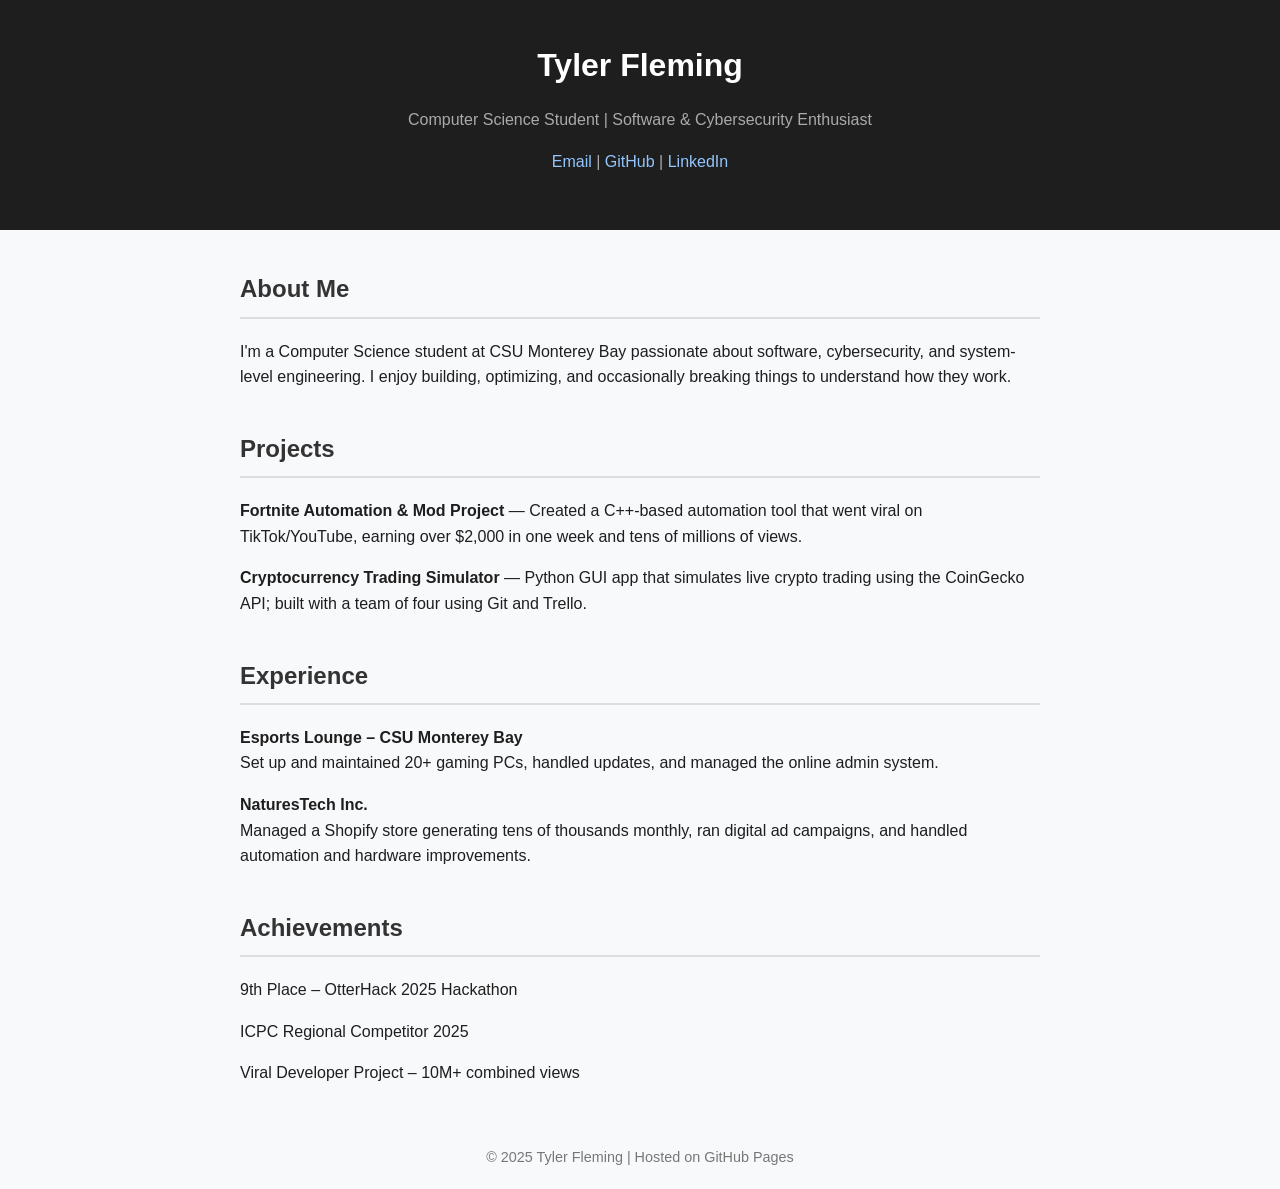
==== index.html @ 6deda48d "Create index.html" ====
<!DOCTYPE html>
<html lang="en">
<head>
  <meta charset="UTF-8" />
  <meta name="viewport" content="width=device-width, initial-scale=1.0" />
  <title>Tyler Fleming | Portfolio</title>
  <style>
    body {
      font-family: 'Inter', sans-serif;
      background: #f8f9fb;
      color: #1e1e1e;
      margin: 0;
      padding: 0;
      line-height: 1.6;
    }
    header {
      background: #1e1e1e;
      color: #fff;
      padding: 40px 20px;
      text-align: center;
    }
    header h1 {
      margin: 0;
      font-size: 2rem;
    }
    header p {
      color: #aaa;
      font-size: 1rem;
    }
    section {
      max-width: 800px;
      margin: 40px auto;
      padding: 0 20px;
    }
    h2 {
      color: #333;
      border-bottom: 2px solid #ddd;
      padding-bottom: 8px;
    }
    ul {
      list-style: none;
      padding-left: 0;
    }
    li {
      margin-bottom: 16px;
    }
    a {
      color: #2563eb;
      text-decoration: none;
    }
    a:hover {
      text-decoration: underline;
    }
    footer {
      text-align: center;
      padding: 20px;
      color: #777;
      font-size: 0.9rem;
    }
  </style>
</head>
<body>
  <header>
    <h1>Tyler Fleming</h1>
    <p>Computer Science Student | Software & Cybersecurity Enthusiast</p>
    <p>
      <a href="mailto:tylerfleming32@gmail.com" style="color:#93c5fd;">Email</a> |
      <a href="https://github.com/1onmyraft" style="color:#93c5fd;">GitHub</a> |
      <a href="https://www.linkedin.com/in/tylerjamesfleming" style="color:#93c5fd;">LinkedIn</a>
    </p>
  </header>

  <section>
    <h2>About Me</h2>
    <p>
      I'm a Computer Science student at CSU Monterey Bay passionate about software,
      cybersecurity, and system-level engineering. I enjoy building, optimizing,
      and occasionally breaking things to understand how they work.
    </p>
  </section>

  <section>
    <h2>Projects</h2>
    <ul>
      <li>
        <strong>Fortnite Automation & Mod Project</strong> — Created a C++-based
        automation tool that went viral on TikTok/YouTube, earning over $2,000 in one week
        and tens of millions of views.
      </li>
      <li>
        <strong>Cryptocurrency Trading Simulator</strong> — Python GUI app that simulates
        live crypto trading using the CoinGecko API; built with a team of four using Git and Trello.
      </li>
    </ul>
  </section>

  <section>
    <h2>Experience</h2>
    <ul>
      <li>
        <strong>Esports Lounge – CSU Monterey Bay</strong><br />
        Set up and maintained 20+ gaming PCs, handled updates, and managed the online admin system.
      </li>
      <li>
        <strong>NaturesTech Inc.</strong><br />
        Managed a Shopify store generating tens of thousands monthly, ran digital ad campaigns,
        and handled automation and hardware improvements.
      </li>
    </ul>
  </section>

  <section>
    <h2>Achievements</h2>
    <ul>
      <li>9th Place – OtterHack 2025 Hackathon</li>
      <li>ICPC Regional Competitor 2025</li>
      <li>Viral Developer Project – 10M+ combined views</li>
    </ul>
  </section>

  <footer>
    © 2025 Tyler Fleming | Hosted on GitHub Pages
  </footer>
</body>
</html>
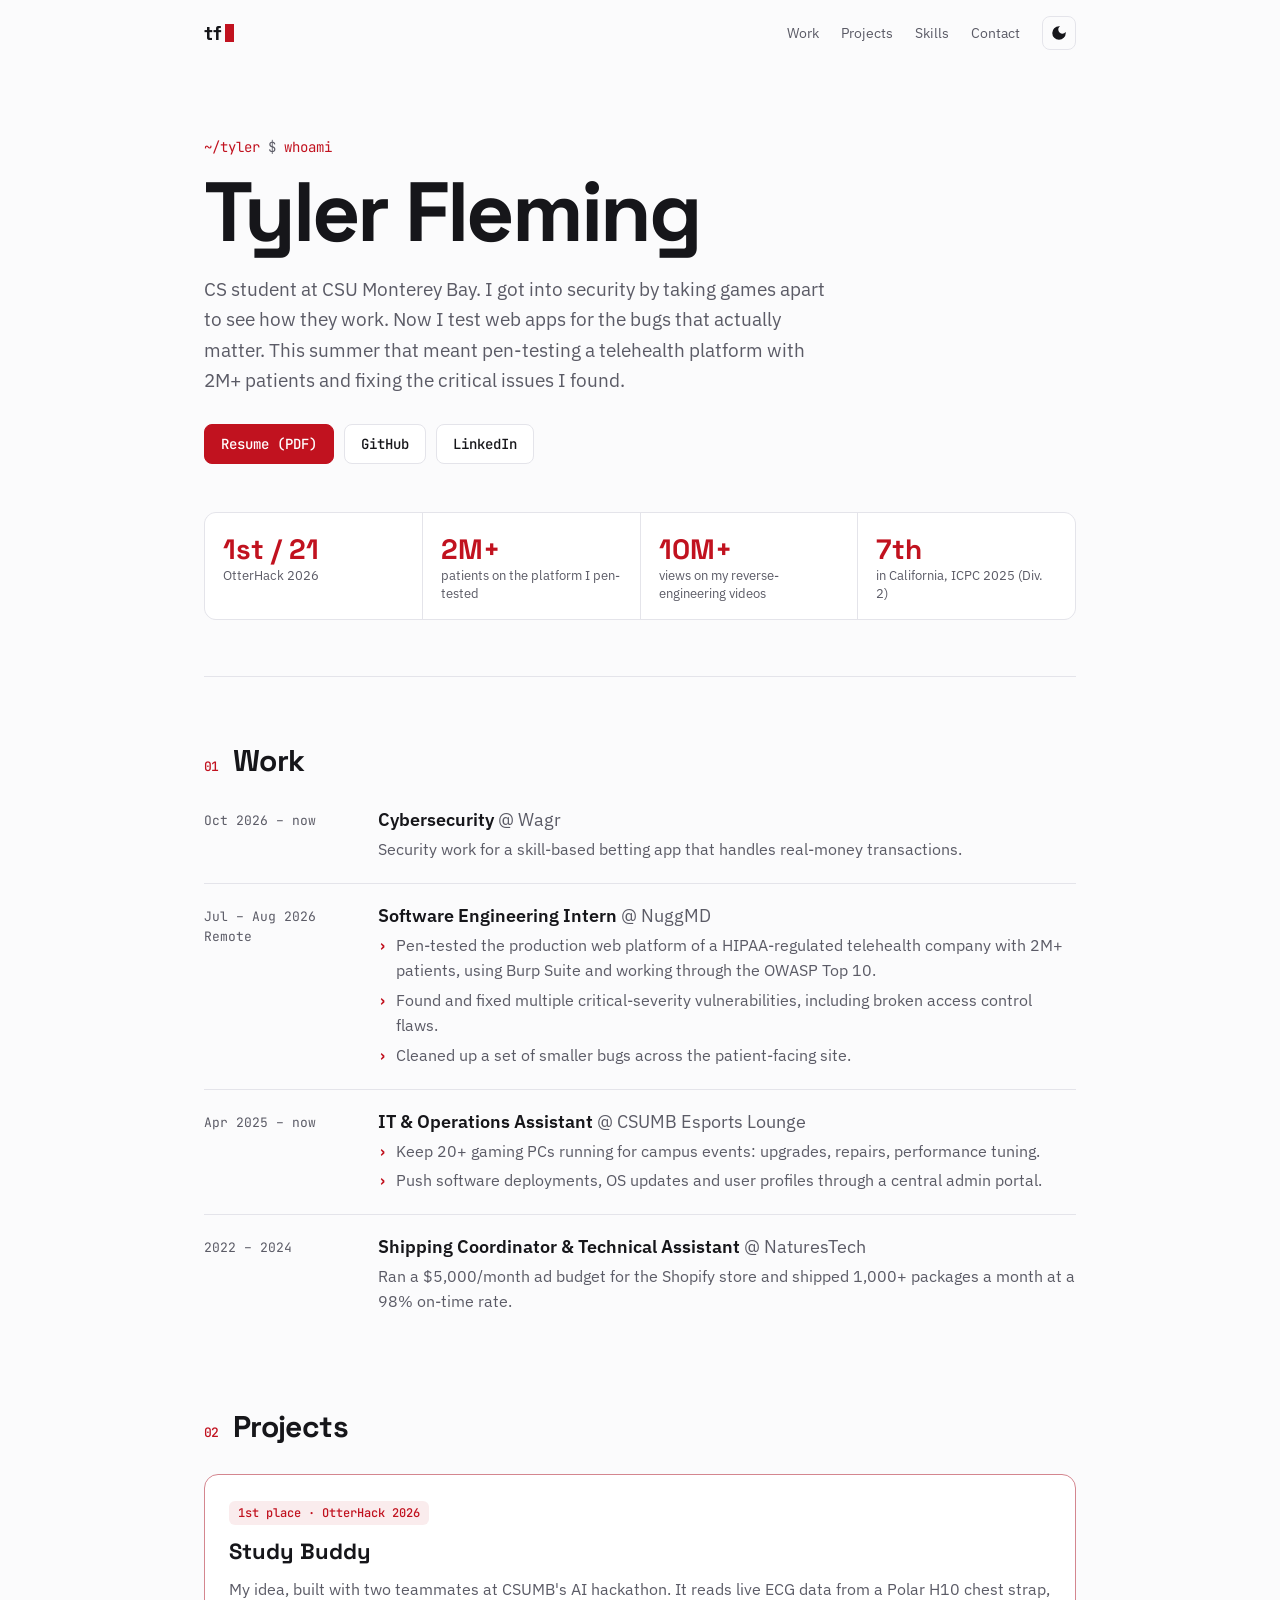
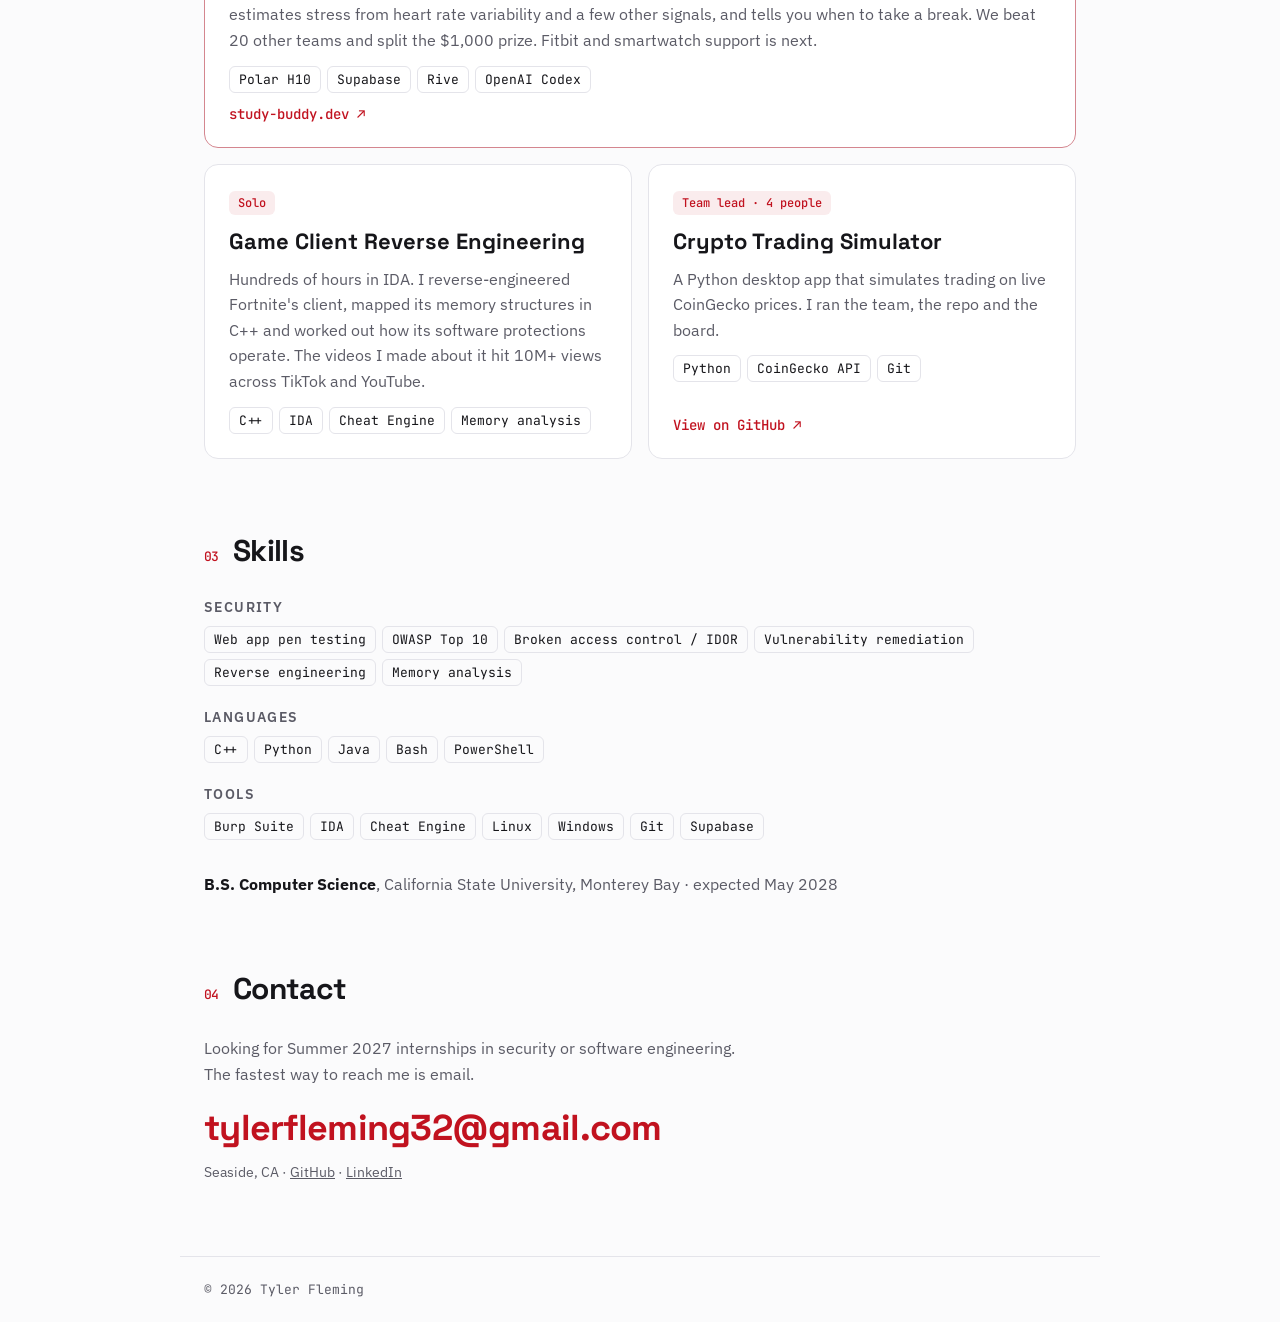
==== commit 9797625a: "Redesign portfolio site Replace the old single-file page with an updated portfolio: NuggMD and Wagr " ====
--- a/index.html
+++ b/index.html
@@ -1,125 +1,183 @@
-<!DOCTYPE html>
+<!doctype html>
 <html lang="en">
 <head>
-  <meta charset="UTF-8" />
-  <meta name="viewport" content="width=device-width, initial-scale=1.0" />
-  <title>Tyler Fleming | Portfolio</title>
-  <style>
-    body {
-      font-family: 'Inter', sans-serif;
-      background: #f8f9fb;
-      color: #1e1e1e;
-      margin: 0;
-      padding: 0;
-      line-height: 1.6;
-    }
-    header {
-      background: #1e1e1e;
-      color: #fff;
-      padding: 40px 20px;
-      text-align: center;
-    }
-    header h1 {
-      margin: 0;
-      font-size: 2rem;
-    }
-    header p {
-      color: #aaa;
-      font-size: 1rem;
-    }
-    section {
-      max-width: 800px;
-      margin: 40px auto;
-      padding: 0 20px;
-    }
-    h2 {
-      color: #333;
-      border-bottom: 2px solid #ddd;
-      padding-bottom: 8px;
-    }
-    ul {
-      list-style: none;
-      padding-left: 0;
-    }
-    li {
-      margin-bottom: 16px;
-    }
-    a {
-      color: #2563eb;
-      text-decoration: none;
-    }
-    a:hover {
-      text-decoration: underline;
-    }
-    footer {
-      text-align: center;
-      padding: 20px;
-      color: #777;
-      font-size: 0.9rem;
-    }
-  </style>
+<meta charset="utf-8">
+<meta name="viewport" content="width=device-width, initial-scale=1">
+<title>Tyler Fleming · Security &amp; Software</title>
+<meta name="description" content="Tyler Fleming, CS student at CSU Monterey Bay working on web app penetration testing, reverse engineering and software.">
+<meta property="og:title" content="Tyler Fleming · Security & Software">
+<meta property="og:description" content="Pen testing, reverse engineering and things I've built.">
+<meta property="og:url" content="https://1onmyraft.github.io/">
+<link rel="icon" href="favicon.svg" type="image/svg+xml">
+<link rel="preconnect" href="https://fonts.googleapis.com">
+<link rel="preconnect" href="https://fonts.gstatic.com" crossorigin>
+<link href="https://fonts.googleapis.com/css2?family=IBM+Plex+Sans:wght@400;500;600&family=JetBrains+Mono:wght@400;500&family=Space+Grotesk:wght@500;700&display=swap" rel="stylesheet">
+<link rel="stylesheet" href="style.css">
+<script>
+  try { var t = localStorage.getItem('theme'); if (t) document.documentElement.dataset.theme = t; } catch (e) {}
+</script>
 </head>
 <body>
-  <header>
-    <h1>Tyler Fleming</h1>
-    <p>Computer Science Student | Software & Cybersecurity Enthusiast</p>
-    <p>
-      <a href="mailto:tylerfleming32@gmail.com" style="color:#93c5fd;">Email</a> |
-      <a href="https://github.com/1onmyraft" style="color:#93c5fd;">GitHub</a> |
-      <a href="https://www.linkedin.com/in/tylerjamesfleming" style="color:#93c5fd;">LinkedIn</a>
-    </p>
-  </header>
 
-  <section>
-    <h2>About Me</h2>
-    <p>
-      I'm a Computer Science student at CSU Monterey Bay passionate about software,
-      cybersecurity, and system-level engineering. I enjoy building, optimizing,
-      and occasionally breaking things to understand how they work.
-    </p>
-  </section>
+<a class="skip" href="#main">Skip to content</a>
 
-  <section>
-    <h2>Projects</h2>
-    <ul>
-      <li>
-        <strong>Fortnite Automation & Mod Project</strong> — Created a C++-based
-        automation tool that went viral on TikTok/YouTube, earning over $2,000 in one week
-        and tens of millions of views.
-      </li>
-      <li>
-        <strong>Cryptocurrency Trading Simulator</strong> — Python GUI app that simulates
-        live crypto trading using the CoinGecko API; built with a team of four using Git and Trello.
-      </li>
-    </ul>
-  </section>
+<nav class="nav">
+  <a class="brand" href="#top">tf<span class="caret" aria-hidden="true"></span></a>
+  <div class="nav-links">
+    <a href="#work">Work</a>
+    <a href="#projects">Projects</a>
+    <a href="#skills">Skills</a>
+    <a href="#contact">Contact</a>
+    <button class="theme" id="theme" type="button" aria-label="Toggle light and dark mode">
+      <svg viewBox="0 0 24 24" width="18" height="18" aria-hidden="true"><path fill="currentColor" d="M12 3a9 9 0 1 0 9 9c0-.46-.04-.92-.1-1.36a5.39 5.39 0 0 1-4.4 2.26 5.4 5.4 0 0 1-3.14-9.8c-.44-.06-.9-.1-1.36-.1z"/></svg>
+    </button>
+  </div>
+</nav>
 
-  <section>
-    <h2>Experience</h2>
-    <ul>
-      <li>
-        <strong>Esports Lounge – CSU Monterey Bay</strong><br />
-        Set up and maintained 20+ gaming PCs, handled updates, and managed the online admin system.
-      </li>
-      <li>
-        <strong>NaturesTech Inc.</strong><br />
-        Managed a Shopify store generating tens of thousands monthly, ran digital ad campaigns,
-        and handled automation and hardware improvements.
-      </li>
-    </ul>
-  </section>
+<main id="main">
 
-  <section>
-    <h2>Achievements</h2>
-    <ul>
-      <li>9th Place – OtterHack 2025 Hackathon</li>
-      <li>ICPC Regional Competitor 2025</li>
-      <li>Viral Developer Project – 10M+ combined views</li>
-    </ul>
-  </section>
+<header class="hero" id="top">
+  <p class="kicker">~/tyler <span class="dim">$</span> whoami</p>
+  <h1>Tyler Fleming</h1>
+  <p class="lede">
+    CS student at CSU Monterey Bay. I got into security by taking games apart to see how they work.
+    Now I test web apps for the bugs that actually matter. This summer that meant pen-testing a telehealth
+    platform with 2M+ patients and fixing the critical issues I found.
+  </p>
+  <div class="cta">
+    <a class="btn primary" href="Tyler_Fleming_Resume.pdf">Resume (PDF)</a>
+    <a class="btn" href="https://github.com/1onmyraft">GitHub</a>
+    <a class="btn" href="https://www.linkedin.com/in/tylerjamesfleming">LinkedIn</a>
+  </div>
+  <ul class="stats" aria-label="Highlights">
+    <li><strong>1st / 21</strong><span>OtterHack 2026</span></li>
+    <li><strong>2M+</strong><span>patients on the platform I pen-tested</span></li>
+    <li><strong>10M+</strong><span>views on my reverse-engineering videos</span></li>
+    <li><strong>7th</strong><span>in California, ICPC 2025 (Div. 2)</span></li>
+  </ul>
+</header>
 
-  <footer>
-    © 2025 Tyler Fleming | Hosted on GitHub Pages
-  </footer>
+<section id="work">
+  <h2><span class="num">01</span>Work</h2>
+
+  <article class="job">
+    <div class="when">Oct 2026 – now</div>
+    <div>
+      <h3>Cybersecurity <span class="at">@ Wagr</span></h3>
+      <p>Security work for a skill-based betting app that handles real-money transactions.</p>
+    </div>
+  </article>
+
+  <article class="job">
+    <div class="when">Jul – Aug 2026<br><span class="dim">Remote</span></div>
+    <div>
+      <h3>Software Engineering Intern <span class="at">@ NuggMD</span></h3>
+      <ul>
+        <li>Pen-tested the production web platform of a HIPAA-regulated telehealth company with 2M+ patients, using Burp Suite and working through the OWASP Top 10.</li>
+        <li>Found and fixed multiple critical-severity vulnerabilities, including broken access control flaws.</li>
+        <li>Cleaned up a set of smaller bugs across the patient-facing site.</li>
+      </ul>
+    </div>
+  </article>
+
+  <article class="job">
+    <div class="when">Apr 2025 – now</div>
+    <div>
+      <h3>IT &amp; Operations Assistant <span class="at">@ CSUMB Esports Lounge</span></h3>
+      <ul>
+        <li>Keep 20+ gaming PCs running for campus events: upgrades, repairs, performance tuning.</li>
+        <li>Push software deployments, OS updates and user profiles through a central admin portal.</li>
+      </ul>
+    </div>
+  </article>
+
+  <article class="job">
+    <div class="when">2022 – 2024</div>
+    <div>
+      <h3>Shipping Coordinator &amp; Technical Assistant <span class="at">@ NaturesTech</span></h3>
+      <p>Ran a $5,000/month ad budget for the Shopify store and shipped 1,000+ packages a month at a 98% on-time rate.</p>
+    </div>
+  </article>
+</section>
+
+<section id="projects">
+  <h2><span class="num">02</span>Projects</h2>
+
+  <div class="cards">
+    <article class="card feature">
+      <div class="card-top">
+        <span class="badge">1st place · OtterHack 2026</span>
+      </div>
+      <h3>Study Buddy</h3>
+      <p>
+        My idea, built with two teammates at CSUMB's AI hackathon. It reads live ECG data from a Polar H10
+        chest strap, estimates stress from heart rate variability and a few other signals, and tells you when
+        to take a break. We beat 20 other teams and split the $1,000 prize. Fitbit and smartwatch support is next.
+      </p>
+      <ul class="tags"><li>Polar H10</li><li>Supabase</li><li>Rive</li><li>OpenAI Codex</li></ul>
+      <a class="link" href="https://study-buddy.dev">study-buddy.dev ↗</a>
+    </article>
+
+    <article class="card">
+      <div class="card-top"><span class="badge">Solo</span></div>
+      <h3>Game Client Reverse Engineering</h3>
+      <p>
+        Hundreds of hours in IDA. I reverse-engineered Fortnite's client, mapped its memory structures in C++
+        and worked out how its software protections operate. The videos I made about it hit 10M+ views across
+        TikTok and YouTube.
+      </p>
+      <ul class="tags"><li>C++</li><li>IDA</li><li>Cheat Engine</li><li>Memory analysis</li></ul>
+    </article>
+
+    <article class="card">
+      <div class="card-top"><span class="badge">Team lead · 4 people</span></div>
+      <h3>Crypto Trading Simulator</h3>
+      <p>
+        A Python desktop app that simulates trading on live CoinGecko prices. I ran the team, the repo and the board.
+      </p>
+      <ul class="tags"><li>Python</li><li>CoinGecko API</li><li>Git</li></ul>
+      <a class="link" href="https://github.com/1onmyraft/trading-sim-group-project">View on GitHub ↗</a>
+    </article>
+  </div>
+</section>
+
+<section id="skills">
+  <h2><span class="num">03</span>Skills</h2>
+  <div class="skills">
+    <div>
+      <h3>Security</h3>
+      <ul class="tags"><li>Web app pen testing</li><li>OWASP Top 10</li><li>Broken access control / IDOR</li><li>Vulnerability remediation</li><li>Reverse engineering</li><li>Memory analysis</li></ul>
+    </div>
+    <div>
+      <h3>Languages</h3>
+      <ul class="tags"><li>C++</li><li>Python</li><li>Java</li><li>Bash</li><li>PowerShell</li></ul>
+    </div>
+    <div>
+      <h3>Tools</h3>
+      <ul class="tags"><li>Burp Suite</li><li>IDA</li><li>Cheat Engine</li><li>Linux</li><li>Windows</li><li>Git</li><li>Supabase</li></ul>
+    </div>
+  </div>
+  <p class="edu"><strong>B.S. Computer Science</strong>, California State University, Monterey Bay · expected May 2028</p>
+</section>
+
+<section id="contact" class="contact">
+  <h2><span class="num">04</span>Contact</h2>
+  <p>Looking for Summer 2027 internships in security or software engineering. The fastest way to reach me is email.</p>
+  <a class="email" href="mailto:tylerfleming32@gmail.com">tylerfleming32@gmail.com</a>
+  <p class="dim small">Seaside, CA · <a href="https://github.com/1onmyraft">GitHub</a> · <a href="https://www.linkedin.com/in/tylerjamesfleming">LinkedIn</a></p>
+</section>
+
+</main>
+
+<footer>© 2026 Tyler Fleming</footer>
+
+<script>
+  document.getElementById('theme').addEventListener('click', function () {
+    var root = document.documentElement;
+    var dark = root.dataset.theme ? root.dataset.theme === 'dark' : matchMedia('(prefers-color-scheme: dark)').matches;
+    root.dataset.theme = dark ? 'light' : 'dark';
+    try { localStorage.setItem('theme', root.dataset.theme); } catch (e) {}
+  });
+</script>
 </body>
 </html>
--- a/style.css
+++ b/style.css
@@ -0,0 +1,169 @@
+:root {
+  --red: #C1121F;
+  --red-soft: rgba(193, 18, 31, 0.08);
+  --bg: #fbfbfc;
+  --surface: #ffffff;
+  --ink: #16161a;
+  --muted: #5b5b66;
+  --line: #e4e4ea;
+  color-scheme: light;
+}
+@media (prefers-color-scheme: dark) {
+  :root:not([data-theme="light"]) {
+    --red: #ff4d5a;
+    --red-soft: rgba(255, 77, 90, 0.1);
+    --bg: #0e0e11;
+    --surface: #16161b;
+    --ink: #ececf1;
+    --muted: #9a9aa6;
+    --line: #26262e;
+    color-scheme: dark;
+  }
+}
+:root[data-theme="dark"] {
+  --red: #ff4d5a;
+  --red-soft: rgba(255, 77, 90, 0.1);
+  --bg: #0e0e11;
+  --surface: #16161b;
+  --ink: #ececf1;
+  --muted: #9a9aa6;
+  --line: #26262e;
+  color-scheme: dark;
+}
+
+* { box-sizing: border-box; margin: 0; padding: 0; }
+html { scroll-behavior: smooth; scroll-padding-top: 72px; }
+body {
+  background: var(--bg); color: var(--ink);
+  font: 16px/1.6 "IBM Plex Sans", system-ui, sans-serif;
+  -webkit-font-smoothing: antialiased;
+}
+a { color: inherit; }
+ul { list-style: none; }
+.dim { color: var(--muted); }
+.small { font-size: 14px; }
+
+.skip { position: absolute; left: -999px; }
+.skip:focus { left: 16px; top: 16px; background: var(--red); color: #fff; padding: 8px 12px; z-index: 10; }
+
+.nav {
+  position: sticky; top: 0; z-index: 5;
+  display: flex; justify-content: space-between; align-items: center;
+  max-width: 920px; margin: 0 auto; padding: 16px 24px;
+  background: color-mix(in srgb, var(--bg) 85%, transparent);
+  backdrop-filter: blur(8px);
+}
+.brand {
+  font: 700 20px "Space Grotesk", sans-serif; text-decoration: none;
+  display: inline-flex; align-items: center; gap: 3px;
+}
+.caret { width: 9px; height: 18px; background: var(--red); animation: blink 1.1s steps(1) infinite; }
+@keyframes blink { 50% { opacity: 0; } }
+@media (prefers-reduced-motion: reduce) { .caret { animation: none; } html { scroll-behavior: auto; } }
+.nav-links { display: flex; align-items: center; gap: 22px; }
+.nav-links a { text-decoration: none; font-size: 14px; color: var(--muted); }
+.nav-links a:hover { color: var(--red); }
+.theme {
+  background: none; border: 1px solid var(--line); color: var(--ink);
+  width: 34px; height: 34px; border-radius: 8px; cursor: pointer;
+  display: grid; place-items: center;
+}
+.theme:hover { border-color: var(--red); color: var(--red); }
+
+main { max-width: 920px; margin: 0 auto; padding: 0 24px; }
+
+.hero { padding: 72px 0 56px; border-bottom: 1px solid var(--line); }
+.kicker { font: 14px "JetBrains Mono", monospace; color: var(--red); }
+h1 {
+  font: 700 clamp(44px, 9vw, 84px)/1 "Space Grotesk", sans-serif;
+  letter-spacing: -0.035em; margin: 14px 0 20px;
+}
+.lede { font-size: 19px; max-width: 640px; color: var(--muted); }
+.cta { display: flex; flex-wrap: wrap; gap: 10px; margin-top: 28px; }
+.btn {
+  text-decoration: none; font: 500 14px "JetBrains Mono", monospace;
+  padding: 10px 16px; border: 1px solid var(--line); border-radius: 8px;
+  background: var(--surface); transition: border-color .15s, color .15s;
+}
+.btn:hover { border-color: var(--red); color: var(--red); }
+.btn.primary { background: var(--red); border-color: var(--red); color: #fff; }
+.btn.primary:hover { color: #fff; filter: brightness(1.1); }
+
+.stats {
+  display: grid; grid-template-columns: repeat(4, 1fr); gap: 1px;
+  margin-top: 48px; background: var(--line); border: 1px solid var(--line); border-radius: 12px; overflow: hidden;
+}
+.stats li { background: var(--surface); padding: 18px 18px 16px; }
+.stats strong { display: block; font: 700 28px "Space Grotesk", sans-serif; color: var(--red); }
+.stats span { font-size: 13px; color: var(--muted); line-height: 1.4; display: block; }
+
+section { padding: 64px 0 8px; }
+h2 {
+  font: 700 30px "Space Grotesk", sans-serif; letter-spacing: -0.02em;
+  display: flex; align-items: baseline; gap: 14px; margin-bottom: 28px;
+}
+.num { font: 500 13px "JetBrains Mono", monospace; color: var(--red); }
+h3 { font: 600 18px "IBM Plex Sans", sans-serif; }
+.at { font-weight: 400; color: var(--muted); }
+
+.job {
+  display: grid; grid-template-columns: 150px 1fr; gap: 24px;
+  padding: 20px 0; border-top: 1px solid var(--line);
+}
+.job:first-of-type { border-top: 0; padding-top: 0; }
+.when { font: 13px/1.6 "JetBrains Mono", monospace; color: var(--muted); padding-top: 3px; }
+.job p, .job ul { margin-top: 6px; color: var(--muted); }
+.job li { padding-left: 18px; position: relative; margin-top: 4px; }
+.job li::before { content: "›"; position: absolute; left: 2px; color: var(--red); font-weight: 600; }
+
+.cards { display: grid; grid-template-columns: 1fr 1fr; gap: 16px; }
+.card {
+  background: var(--surface); border: 1px solid var(--line); border-radius: 14px;
+  padding: 24px; display: flex; flex-direction: column; gap: 12px;
+}
+.card.feature { grid-column: 1 / -1; border-color: color-mix(in srgb, var(--red) 45%, var(--line)); }
+.card h3 { font: 700 22px "Space Grotesk", sans-serif; }
+.card p { color: var(--muted); }
+.badge {
+  display: inline-block; font: 500 12px "JetBrains Mono", monospace; color: var(--red);
+  background: var(--red-soft); padding: 4px 9px; border-radius: 6px;
+}
+.link { margin-top: auto; font: 500 14px "JetBrains Mono", monospace; color: var(--red); text-decoration: none; }
+.link:hover { text-decoration: underline; }
+
+.tags { display: flex; flex-wrap: wrap; gap: 6px; }
+.tags li {
+  font: 13px "JetBrains Mono", monospace; padding: 4px 9px;
+  border: 1px solid var(--line); border-radius: 6px; color: var(--ink);
+}
+
+.skills { display: grid; gap: 22px; }
+.skills h3 { font-size: 14px; text-transform: uppercase; letter-spacing: .1em; color: var(--muted); margin-bottom: 10px; }
+.edu { margin-top: 32px; color: var(--muted); }
+.edu strong { color: var(--ink); }
+
+.contact p { color: var(--muted); max-width: 560px; }
+.email {
+  display: inline-block; margin: 18px 0 10px;
+  font: 700 clamp(22px, 4.5vw, 36px) "Space Grotesk", sans-serif; letter-spacing: -0.02em;
+  color: var(--red); text-decoration: none; word-break: break-all;
+}
+.email:hover { text-decoration: underline; }
+
+footer {
+  max-width: 920px; margin: 64px auto 0; padding: 24px; border-top: 1px solid var(--line);
+  font: 13px "JetBrains Mono", monospace; color: var(--muted);
+}
+
+@media (max-width: 720px) {
+  .nav { padding: 14px 16px; }
+  .nav-links { gap: 14px; }
+  .nav-links a:not(:last-of-type) { display: none; }
+  main { padding: 0 16px; }
+  .hero { padding: 40px 0 40px; }
+  .lede { font-size: 17px; }
+  .stats { grid-template-columns: 1fr 1fr; }
+  .job { grid-template-columns: 1fr; gap: 4px; }
+  .cards { grid-template-columns: 1fr; }
+  footer { padding: 24px 16px; }
+}
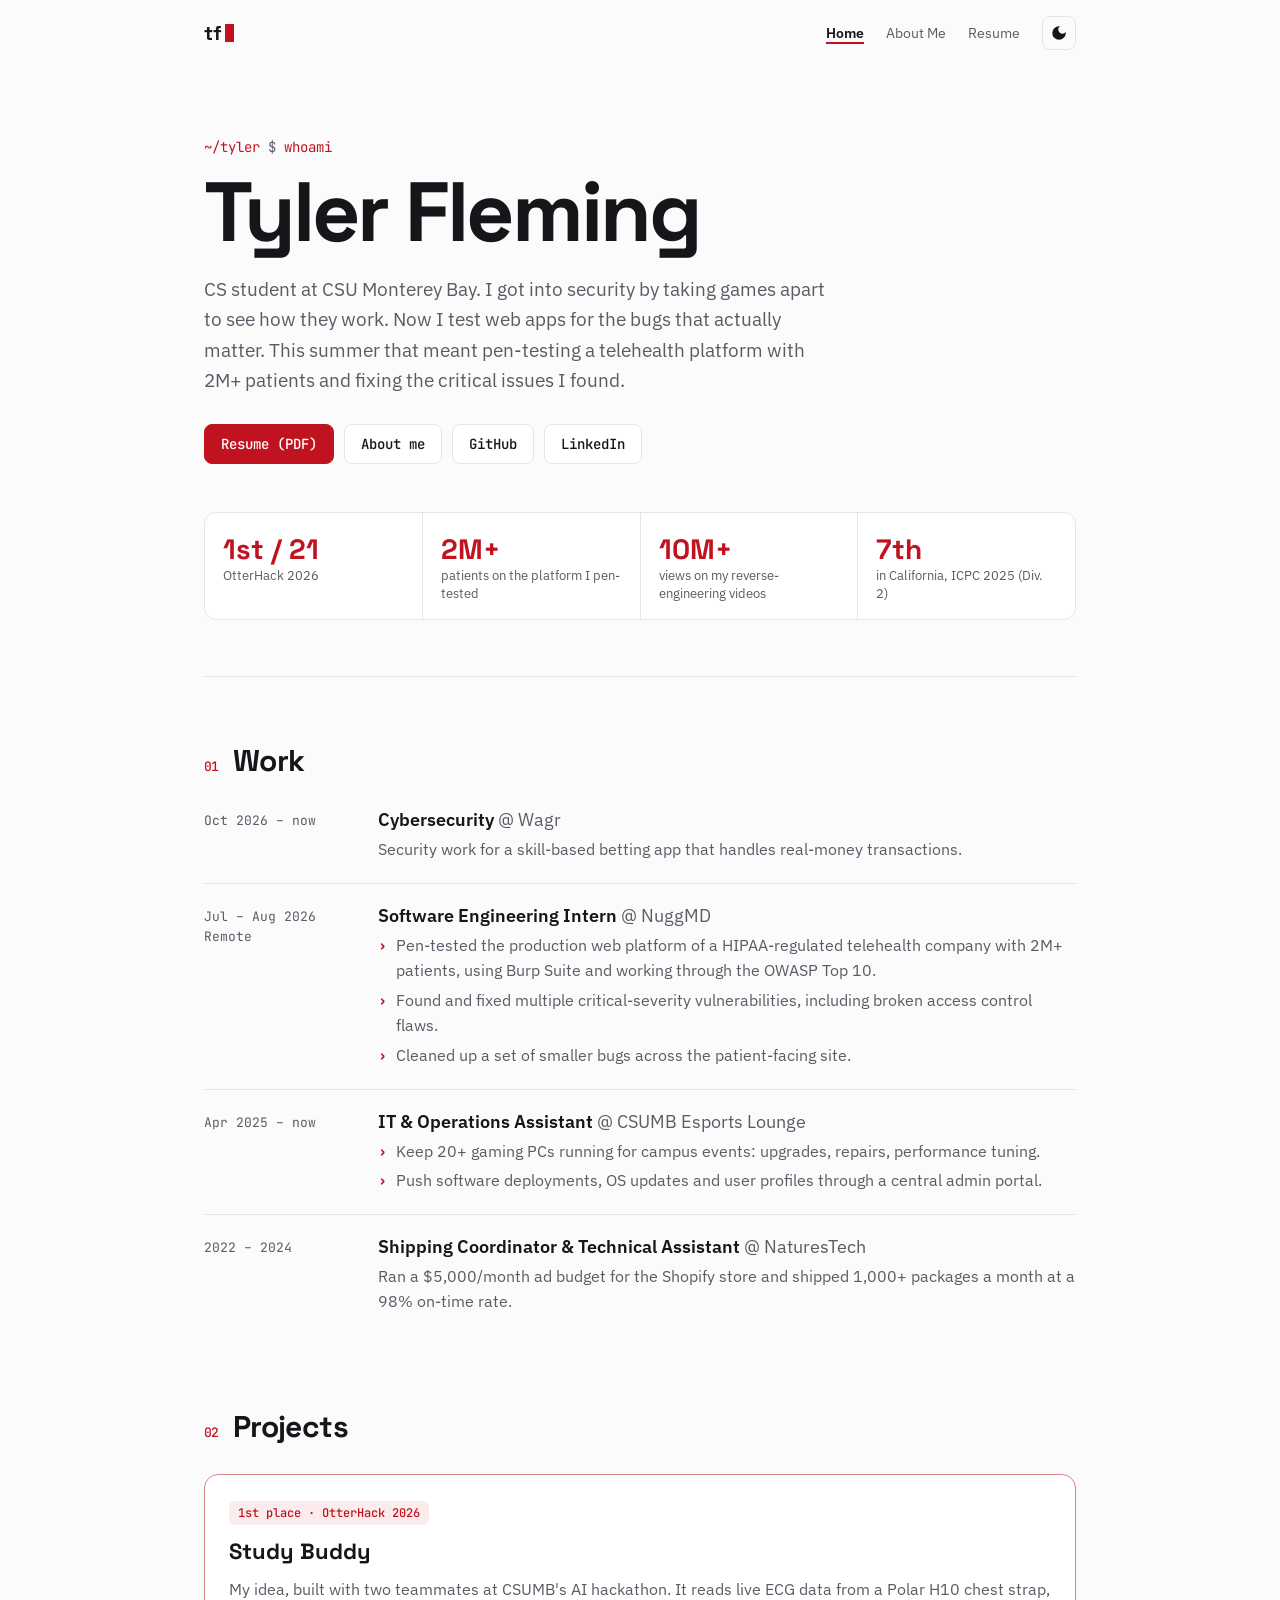
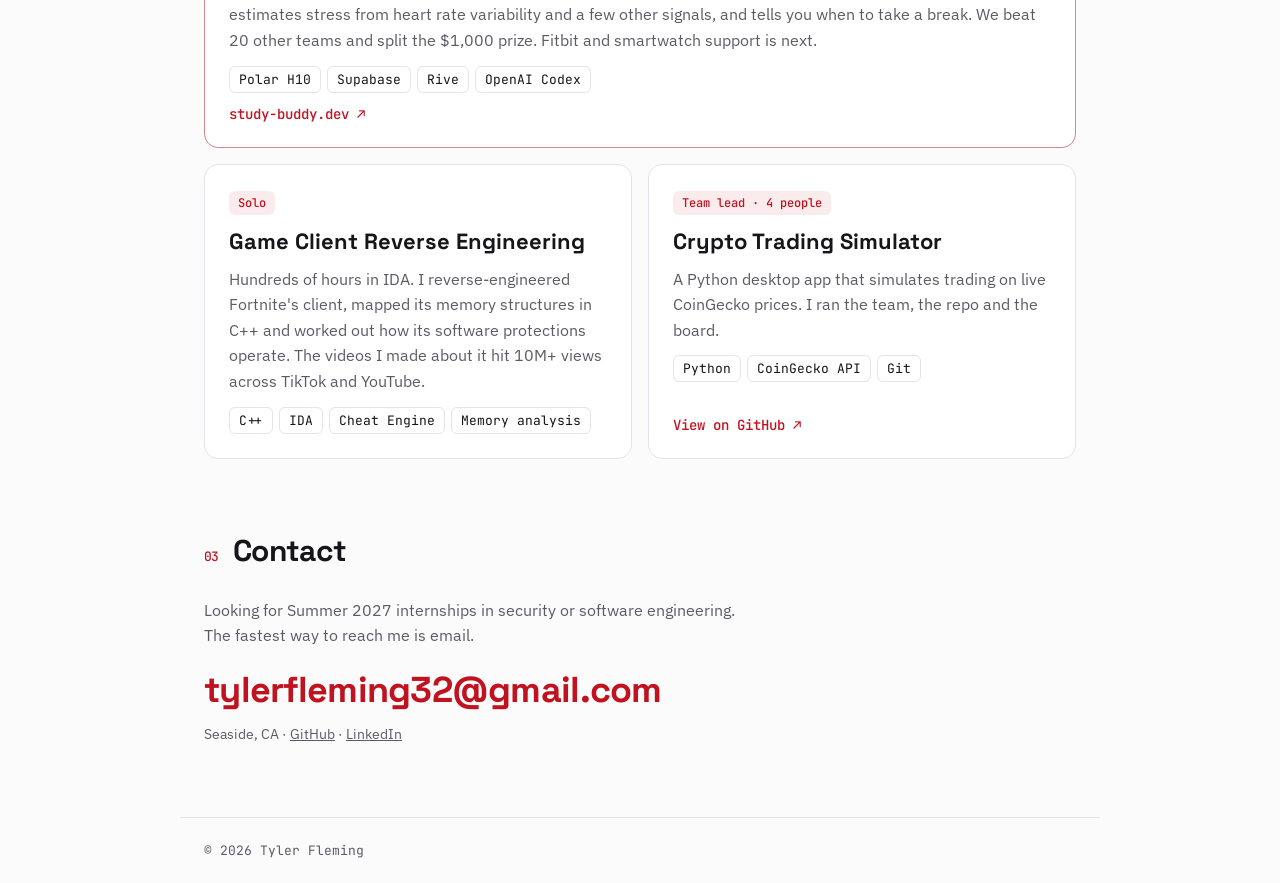
==== commit 619b3384: "Add About Me page and Home/About navigation Split the portfolio into a Home page (intro, work, proje" ====
--- a/index.html
+++ b/index.html
@@ -3,7 +3,7 @@
 <head>
 <meta charset="utf-8">
 <meta name="viewport" content="width=device-width, initial-scale=1">
-<title>Tyler Fleming · Security &amp; Software</title>
+<title>Home · Tyler Fleming</title>
 <meta name="description" content="Tyler Fleming, CS student at CSU Monterey Bay working on web app penetration testing, reverse engineering and software.">
 <meta property="og:title" content="Tyler Fleming · Security & Software">
 <meta property="og:description" content="Pen testing, reverse engineering and things I've built.">
@@ -22,12 +22,11 @@
 <a class="skip" href="#main">Skip to content</a>
 
 <nav class="nav">
-  <a class="brand" href="#top">tf<span class="caret" aria-hidden="true"></span></a>
+  <a class="brand" href="index.html" aria-label="Home">tf<span class="caret" aria-hidden="true"></span></a>
   <div class="nav-links">
-    <a href="#work">Work</a>
-    <a href="#projects">Projects</a>
-    <a href="#skills">Skills</a>
-    <a href="#contact">Contact</a>
+    <a href="index.html" aria-current="page">Home</a>
+    <a href="about.html">About Me</a>
+    <a href="Tyler_Fleming_Resume.pdf">Resume</a>
     <button class="theme" id="theme" type="button" aria-label="Toggle light and dark mode">
       <svg viewBox="0 0 24 24" width="18" height="18" aria-hidden="true"><path fill="currentColor" d="M12 3a9 9 0 1 0 9 9c0-.46-.04-.92-.1-1.36a5.39 5.39 0 0 1-4.4 2.26 5.4 5.4 0 0 1-3.14-9.8c-.44-.06-.9-.1-1.36-.1z"/></svg>
     </button>
@@ -46,6 +45,7 @@
   </p>
   <div class="cta">
     <a class="btn primary" href="Tyler_Fleming_Resume.pdf">Resume (PDF)</a>
+    <a class="btn" href="about.html">About me</a>
     <a class="btn" href="https://github.com/1onmyraft">GitHub</a>
     <a class="btn" href="https://www.linkedin.com/in/tylerjamesfleming">LinkedIn</a>
   </div>
@@ -141,27 +141,8 @@
   </div>
 </section>
 
-<section id="skills">
-  <h2><span class="num">03</span>Skills</h2>
-  <div class="skills">
-    <div>
-      <h3>Security</h3>
-      <ul class="tags"><li>Web app pen testing</li><li>OWASP Top 10</li><li>Broken access control / IDOR</li><li>Vulnerability remediation</li><li>Reverse engineering</li><li>Memory analysis</li></ul>
-    </div>
-    <div>
-      <h3>Languages</h3>
-      <ul class="tags"><li>C++</li><li>Python</li><li>Java</li><li>Bash</li><li>PowerShell</li></ul>
-    </div>
-    <div>
-      <h3>Tools</h3>
-      <ul class="tags"><li>Burp Suite</li><li>IDA</li><li>Cheat Engine</li><li>Linux</li><li>Windows</li><li>Git</li><li>Supabase</li></ul>
-    </div>
-  </div>
-  <p class="edu"><strong>B.S. Computer Science</strong>, California State University, Monterey Bay · expected May 2028</p>
-</section>
-
 <section id="contact" class="contact">
-  <h2><span class="num">04</span>Contact</h2>
+  <h2><span class="num">03</span>Contact</h2>
   <p>Looking for Summer 2027 internships in security or software engineering. The fastest way to reach me is email.</p>
   <a class="email" href="mailto:tylerfleming32@gmail.com">tylerfleming32@gmail.com</a>
   <p class="dim small">Seaside, CA · <a href="https://github.com/1onmyraft">GitHub</a> · <a href="https://www.linkedin.com/in/tylerjamesfleming">LinkedIn</a></p>
@@ -171,13 +152,6 @@
 
 <footer>© 2026 Tyler Fleming</footer>
 
-<script>
-  document.getElementById('theme').addEventListener('click', function () {
-    var root = document.documentElement;
-    var dark = root.dataset.theme ? root.dataset.theme === 'dark' : matchMedia('(prefers-color-scheme: dark)').matches;
-    root.dataset.theme = dark ? 'light' : 'dark';
-    try { localStorage.setItem('theme', root.dataset.theme); } catch (e) {}
-  });
-</script>
+<script src="script.js"></script>
 </body>
 </html>
--- a/style.css
+++ b/style.css
@@ -63,6 +63,7 @@
 .nav-links { display: flex; align-items: center; gap: 22px; }
 .nav-links a { text-decoration: none; font-size: 14px; color: var(--muted); }
 .nav-links a:hover { color: var(--red); }
+.nav-links a[aria-current="page"] { color: var(--ink); font-weight: 600; box-shadow: inset 0 -2px 0 var(--red); }
 .theme {
   background: none; border: 1px solid var(--line); color: var(--ink);
   width: 34px; height: 34px; border-radius: 8px; cursor: pointer;
@@ -155,10 +156,23 @@
   font: 13px "JetBrains Mono", monospace; color: var(--muted);
 }
 
+/* About page */
+.page-hero { padding-bottom: 40px; }
+.prose p { color: var(--muted); max-width: 680px; margin-bottom: 16px; font-size: 17px; }
+.prose a { color: var(--red); }
+.facts { display: grid; gap: 1px; background: var(--line); border: 1px solid var(--line); border-radius: 12px; overflow: hidden; }
+.facts div { display: grid; grid-template-columns: 150px 1fr; gap: 16px; background: var(--surface); padding: 14px 18px; }
+.facts dt { font: 13px/1.7 "JetBrains Mono", monospace; color: var(--red); }
+.facts dd { color: var(--ink); }
+.honors-list { display: grid; gap: 12px; }
+.honors-list li { border-left: 3px solid var(--red); padding: 2px 0 2px 16px; }
+.honors-list strong { display: block; font: 700 18px "Space Grotesk", sans-serif; }
+.honors-list span { color: var(--muted); font-size: 15px; }
+
 @media (max-width: 720px) {
+  .facts div { grid-template-columns: 1fr; gap: 2px; }
   .nav { padding: 14px 16px; }
   .nav-links { gap: 14px; }
-  .nav-links a:not(:last-of-type) { display: none; }
   main { padding: 0 16px; }
   .hero { padding: 40px 0 40px; }
   .lede { font-size: 17px; }
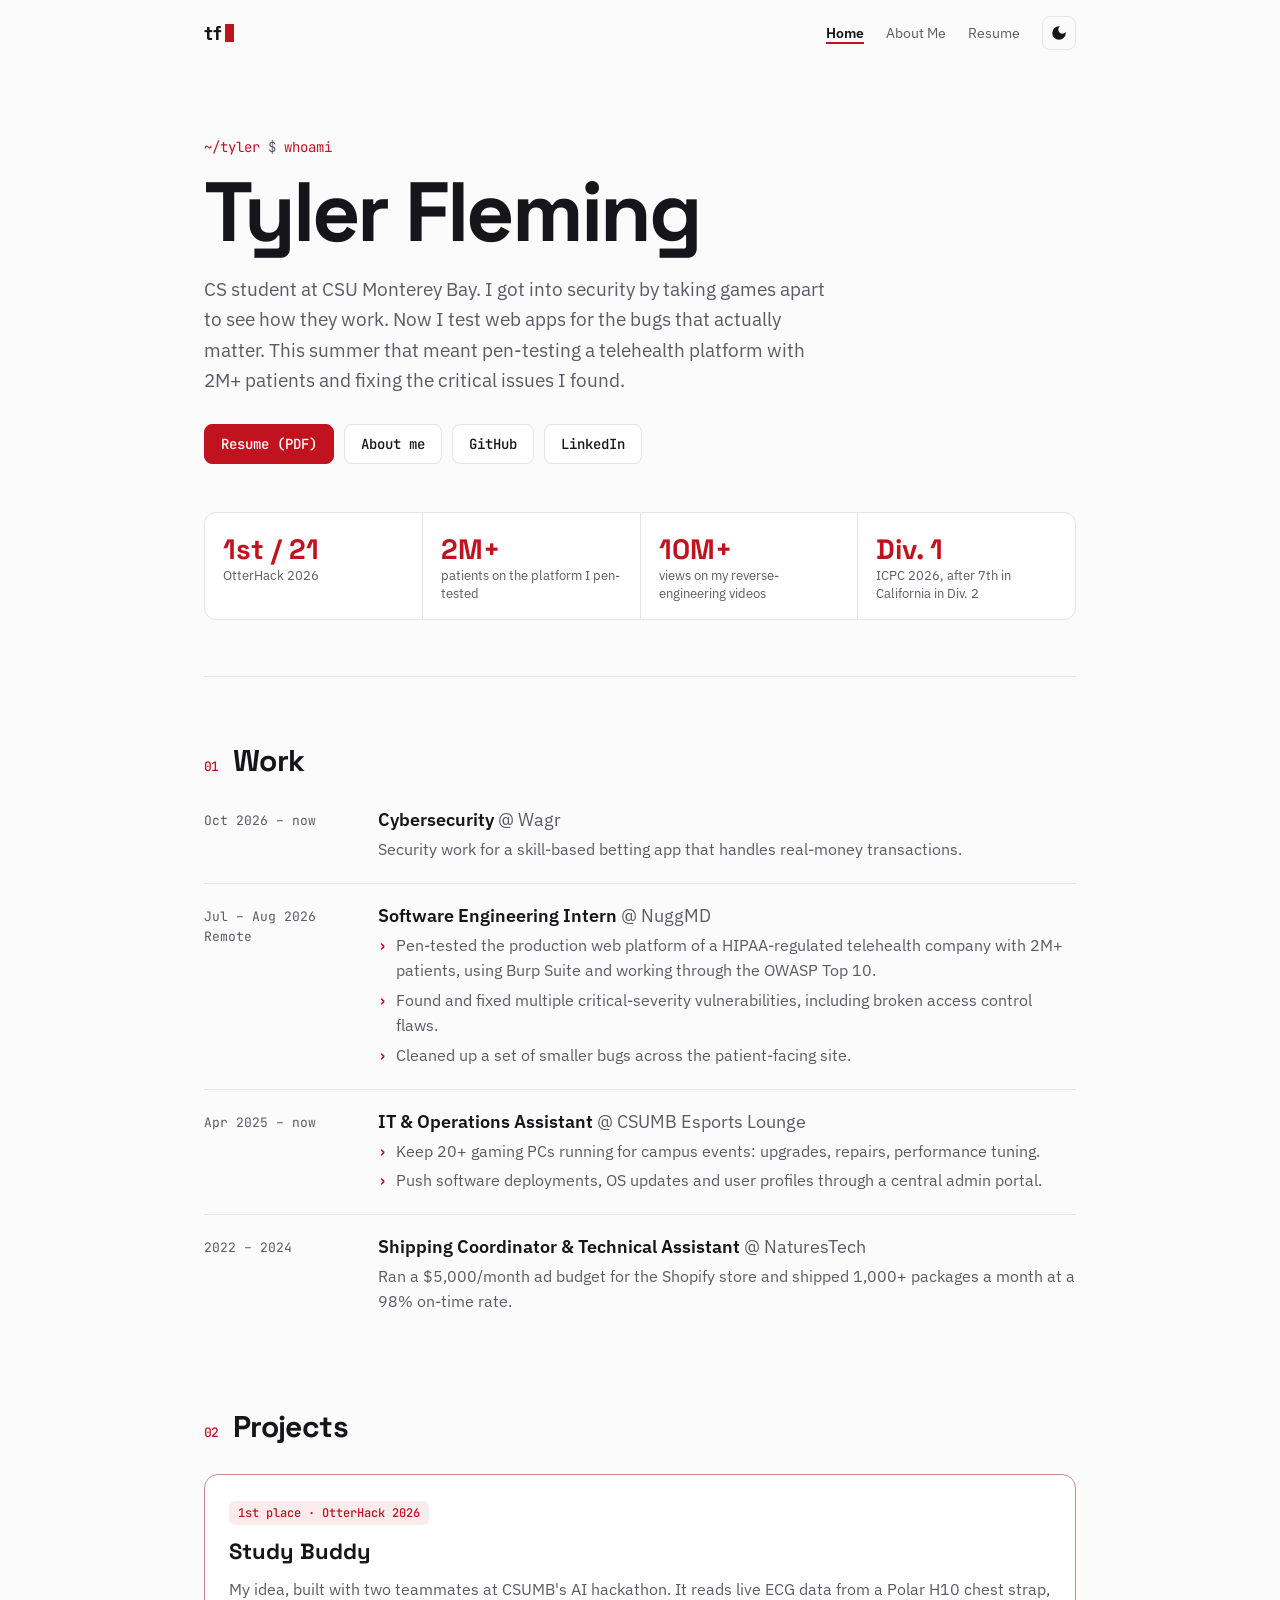
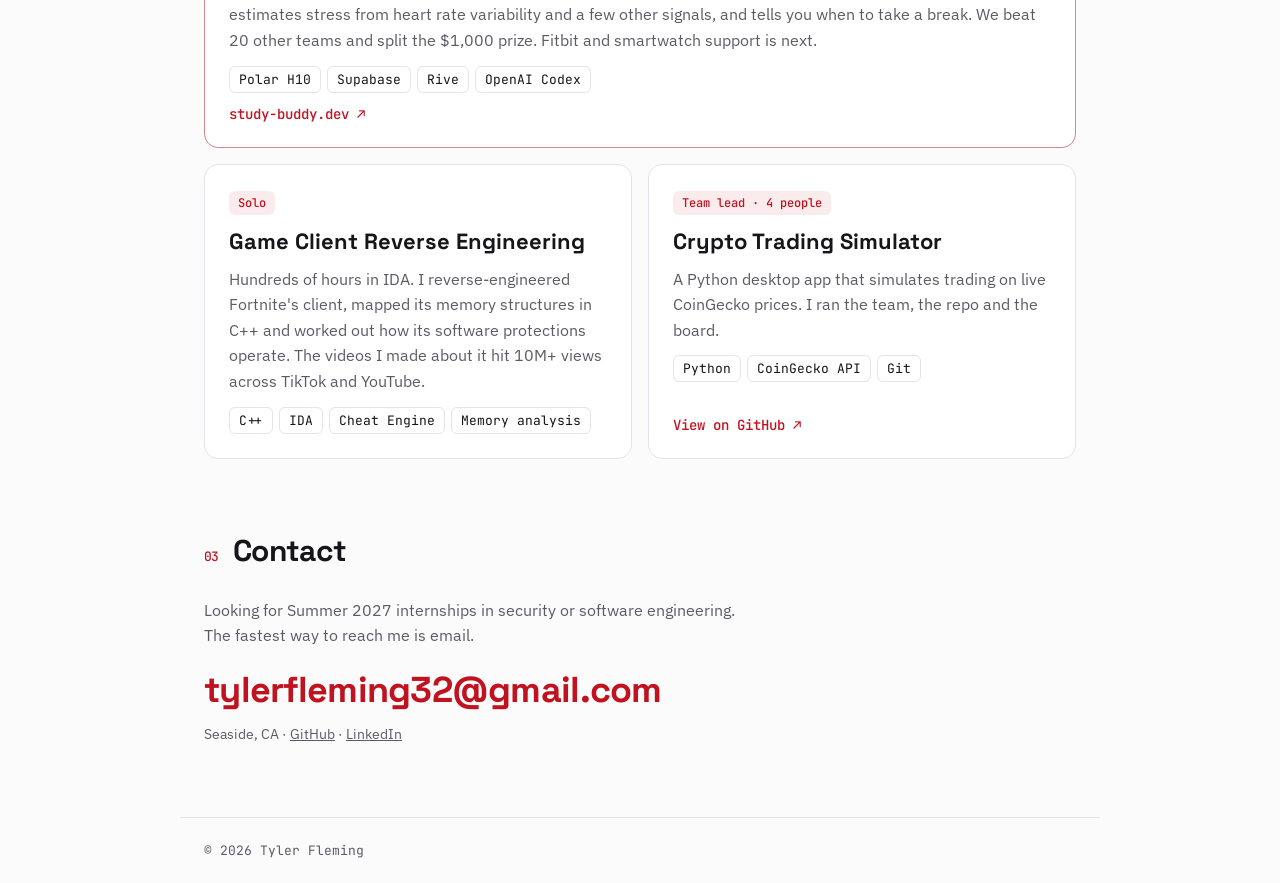
==== commit 8458a9a3: "Add ICPC 2026 Division 1 result Note the move up to Division 1 at the 2026 ICPC Pacific Northwest Re" ====
--- a/index.html
+++ b/index.html
@@ -53,7 +53,7 @@
     <li><strong>1st / 21</strong><span>OtterHack 2026</span></li>
     <li><strong>2M+</strong><span>patients on the platform I pen-tested</span></li>
     <li><strong>10M+</strong><span>views on my reverse-engineering videos</span></li>
-    <li><strong>7th</strong><span>in California, ICPC 2025 (Div. 2)</span></li>
+    <li><strong>Div. 1</strong><span>ICPC 2026, after 7th in California in Div. 2</span></li>
   </ul>
 </header>
 
